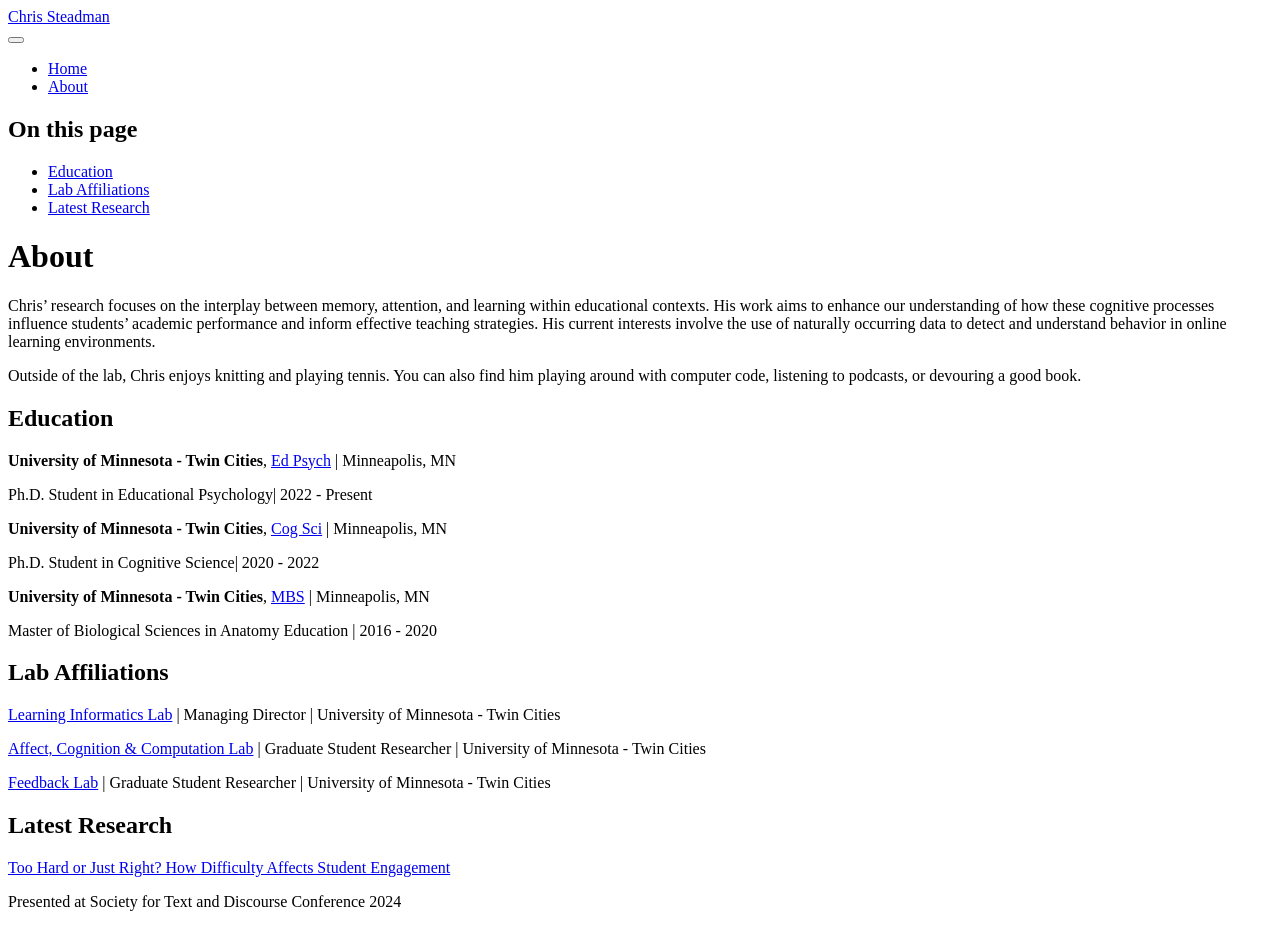
==== docs/about.html @ d7e53f7b "Update about.html" ====
<!DOCTYPE html>
<html xmlns="http://www.w3.org/1999/xhtml" lang="en" xml:lang="en"><head>

<meta charset="utf-8">
<meta name="generator" content="quarto-1.4.555">

<meta name="viewport" content="width=device-width, initial-scale=1.0, user-scalable=yes">


<title>Chris Steadman - About</title>
<style>
code{white-space: pre-wrap;}
span.smallcaps{font-variant: small-caps;}
div.columns{display: flex; gap: min(4vw, 1.5em);}
div.column{flex: auto; overflow-x: auto;}
div.hanging-indent{margin-left: 1.5em; text-indent: -1.5em;}
ul.task-list{list-style: none;}
ul.task-list li input[type="checkbox"] {
  width: 0.8em;
  margin: 0 0.8em 0.2em -1em; /* quarto-specific, see https://github.com/quarto-dev/quarto-cli/issues/4556 */ 
  vertical-align: middle;
}
</style>


<script src="site_libs/quarto-nav/quarto-nav.js"></script>
<script src="site_libs/quarto-nav/headroom.min.js"></script>
<script src="site_libs/clipboard/clipboard.min.js"></script>
<script src="site_libs/quarto-search/autocomplete.umd.js"></script>
<script src="site_libs/quarto-search/fuse.min.js"></script>
<script src="site_libs/quarto-search/quarto-search.js"></script>
<meta name="quarto:offset" content="./">
<script src="site_libs/quarto-html/quarto.js"></script>
<script src="site_libs/quarto-html/popper.min.js"></script>
<script src="site_libs/quarto-html/tippy.umd.min.js"></script>
<script src="site_libs/quarto-html/anchor.min.js"></script>
<link href="site_libs/quarto-html/tippy.css" rel="stylesheet">
<link href="site_libs/quarto-html/quarto-syntax-highlighting.css" rel="stylesheet" id="quarto-text-highlighting-styles">
<script src="site_libs/bootstrap/bootstrap.min.js"></script>
<link href="site_libs/bootstrap/bootstrap-icons.css" rel="stylesheet">
<link href="site_libs/bootstrap/bootstrap.min.css" rel="stylesheet" id="quarto-bootstrap" data-mode="light">
<script id="quarto-search-options" type="application/json">{
  "location": "navbar",
  "copy-button": false,
  "collapse-after": 3,
  "panel-placement": "end",
  "type": "overlay",
  "limit": 50,
  "keyboard-shortcut": [
    "f",
    "/",
    "s"
  ],
  "show-item-context": false,
  "language": {
    "search-no-results-text": "No results",
    "search-matching-documents-text": "matching documents",
    "search-copy-link-title": "Copy link to search",
    "search-hide-matches-text": "Hide additional matches",
    "search-more-match-text": "more match in this document",
    "search-more-matches-text": "more matches in this document",
    "search-clear-button-title": "Clear",
    "search-text-placeholder": "",
    "search-detached-cancel-button-title": "Cancel",
    "search-submit-button-title": "Submit",
    "search-label": "Search"
  }
}</script>
<link rel="preconnect" href="https://fonts.googleapis.com">
<link rel="preconnect" href="https://fonts.gstatic.com" crossorigin="">
<link href="https://fonts.googleapis.com/css2?family=Roboto:ital@0;1&amp;display=swap" rel="stylesheet"> 


</head>

<body class="nav-fixed">

<div id="quarto-search-results"></div>
  <header id="quarto-header" class="headroom fixed-top">
    <nav class="navbar navbar-expand-lg " data-bs-theme="dark">
      <div class="navbar-container container-fluid">
      <div class="navbar-brand-container mx-auto">
    <a class="navbar-brand" href="./index.html">
    <span class="navbar-title">Chris Steadman</span>
    </a>
  </div>
            <div id="quarto-search" class="" title="Search"></div>
          <button class="navbar-toggler" type="button" data-bs-toggle="collapse" data-bs-target="#navbarCollapse" aria-controls="navbarCollapse" aria-expanded="false" aria-label="Toggle navigation" onclick="if (window.quartoToggleHeadroom) { window.quartoToggleHeadroom(); }">
  <span class="navbar-toggler-icon"></span>
</button>
          <div class="collapse navbar-collapse" id="navbarCollapse">
            <ul class="navbar-nav navbar-nav-scroll me-auto">
  <li class="nav-item">
    <a class="nav-link" href="./index.html"> 
<span class="menu-text">Home</span></a>
  </li>  
  <li class="nav-item">
    <a class="nav-link active" href="./about.html" aria-current="page"> 
<span class="menu-text">About</span></a>
  </li>  
</ul>
          </div> <!-- /navcollapse -->
          <div class="quarto-navbar-tools">
</div>
      </div> <!-- /container-fluid -->
    </nav>
</header>
<!-- content -->
<div id="quarto-content" class="quarto-container page-columns page-rows-contents page-layout-article page-navbar">
<!-- sidebar -->
<!-- margin-sidebar -->
    <div id="quarto-margin-sidebar" class="sidebar margin-sidebar">
        <nav id="TOC" role="doc-toc" class="toc-active">
    <h2 id="toc-title">On this page</h2>
   
  <ul>
  <li><a href="#education" id="toc-education" class="nav-link active" data-scroll-target="#education">Education</a></li>
  <li><a href="#lab-affiliations" id="toc-lab-affiliations" class="nav-link" data-scroll-target="#lab-affiliations">Lab Affiliations</a></li>
  <li><a href="#latest-research" id="toc-latest-research" class="nav-link" data-scroll-target="#latest-research">Latest Research</a></li>
  </ul>
</nav>
    </div>
<!-- main -->
<main class="content" id="quarto-document-content">

<header id="title-block-header" class="quarto-title-block default">
<div class="quarto-title">
<h1 class="title">About</h1>
</div>



<div class="quarto-title-meta">

    
  
    
  </div>
  


</header>


<p>Chris’ research focuses on the interplay between memory, attention, and learning within educational contexts. His work aims to enhance our understanding of how these cognitive processes influence students’ academic performance and inform effective teaching strategies. His current interests involve the use of naturally occurring data to detect and understand behavior in online learning environments.</p>
<p>Outside of the lab, Chris enjoys knitting and playing tennis. You can also find him playing around with computer code, listening to podcasts, or devouring a good book.</p>
<section id="education" class="level2">
<h2 class="anchored" data-anchor-id="education">Education</h2>
<p><strong>University of Minnesota - Twin Cities</strong>, <a href="https://edpsych.umn.edu/">Ed Psych</a> | Minneapolis, MN</p>
<p>Ph.D.&nbsp;Student in Educational Psychology| 2022 - Present</p>
<p><strong>University of Minnesota - Twin Cities</strong>, <a href="http://www.cogsciphd.umn.edu/index.shtml">Cog Sci</a> | Minneapolis, MN</p>
<p>Ph.D.&nbsp;Student in Cognitive Science| 2020 - 2022</p>
<p><strong>University of Minnesota - Twin Cities</strong>, <a href="https://ccaps.umn.edu/biological-sciences-masters-degree">MBS</a> | Minneapolis, MN</p>
<p>Master of Biological Sciences in Anatomy Education | 2016 - 2020</p>
</section>
<section id="lab-affiliations" class="level2">
<h2 class="anchored" data-anchor-id="lab-affiliations">Lab Affiliations</h2>
<p><a href="https://innovation.umn.edu/informatics/">Learning Informatics Lab</a> | Managing Director | University of Minnesota - Twin Cities</p>
<p><a href="https://www.caitlinsmills.com/">Affect, Cognition & Computation Lab</a> | Graduate Student Researcher | University of Minnesota - Twin Cities</p>
<p><a href="https://edpsych.umn.edu/research/labs/martin-vanboekel">Feedback Lab</a> | Graduate Student Researcher | University of Minnesota - Twin Cities</p>
</section>
<section id="latest-research" class="level2">
<h2 class="anchored" data-anchor-id="latest-research">Latest Research</h2>
<p><a href="files/WTD2025.pdf">Too Hard or Just Right? How Difficulty Affects Student Engagement</a></p>
<p>Presented at Society for Text and Discourse Conference 2024</p>


</section>

</main> <!-- /main -->
<script id="quarto-html-after-body" type="application/javascript">
window.document.addEventListener("DOMContentLoaded", function (event) {
  const toggleBodyColorMode = (bsSheetEl) => {
    const mode = bsSheetEl.getAttribute("data-mode");
    const bodyEl = window.document.querySelector("body");
    if (mode === "dark") {
      bodyEl.classList.add("quarto-dark");
      bodyEl.classList.remove("quarto-light");
    } else {
      bodyEl.classList.add("quarto-light");
      bodyEl.classList.remove("quarto-dark");
    }
  }
  const toggleBodyColorPrimary = () => {
    const bsSheetEl = window.document.querySelector("link#quarto-bootstrap");
    if (bsSheetEl) {
      toggleBodyColorMode(bsSheetEl);
    }
  }
  toggleBodyColorPrimary();  
  const icon = "";
  const anchorJS = new window.AnchorJS();
  anchorJS.options = {
    placement: 'right',
    icon: icon
  };
  anchorJS.add('.anchored');
  const isCodeAnnotation = (el) => {
    for (const clz of el.classList) {
      if (clz.startsWith('code-annotation-')) {                     
        return true;
      }
    }
    return false;
  }
  const clipboard = new window.ClipboardJS('.code-copy-button', {
    text: function(trigger) {
      const codeEl = trigger.previousElementSibling.cloneNode(true);
      for (const childEl of codeEl.children) {
        if (isCodeAnnotation(childEl)) {
          childEl.remove();
        }
      }
      return codeEl.innerText;
    }
  });
  clipboard.on('success', function(e) {
    // button target
    const button = e.trigger;
    // don't keep focus
    button.blur();
    // flash "checked"
    button.classList.add('code-copy-button-checked');
    var currentTitle = button.getAttribute("title");
    button.setAttribute("title", "Copied!");
    let tooltip;
    if (window.bootstrap) {
      button.setAttribute("data-bs-toggle", "tooltip");
      button.setAttribute("data-bs-placement", "left");
      button.setAttribute("data-bs-title", "Copied!");
      tooltip = new bootstrap.Tooltip(button, 
        { trigger: "manual", 
          customClass: "code-copy-button-tooltip",
          offset: [0, -8]});
      tooltip.show();    
    }
    setTimeout(function() {
      if (tooltip) {
        tooltip.hide();
        button.removeAttribute("data-bs-title");
        button.removeAttribute("data-bs-toggle");
        button.removeAttribute("data-bs-placement");
      }
      button.setAttribute("title", currentTitle);
      button.classList.remove('code-copy-button-checked');
    }, 1000);
    // clear code selection
    e.clearSelection();
  });
    var localhostRegex = new RegExp(/^(?:http|https):\/\/localhost\:?[0-9]*\//);
    var mailtoRegex = new RegExp(/^mailto:/);
      var filterRegex = new RegExp('/' + window.location.host + '/');
    var isInternal = (href) => {
        return filterRegex.test(href) || localhostRegex.test(href) || mailtoRegex.test(href);
    }
    // Inspect non-navigation links and adorn them if external
 	var links = window.document.querySelectorAll('a[href]:not(.nav-link):not(.navbar-brand):not(.toc-action):not(.sidebar-link):not(.sidebar-item-toggle):not(.pagination-link):not(.no-external):not([aria-hidden]):not(.dropdown-item):not(.quarto-navigation-tool)');
    for (var i=0; i<links.length; i++) {
      const link = links[i];
      if (!isInternal(link.href)) {
        // undo the damage that might have been done by quarto-nav.js in the case of
        // links that we want to consider external
        if (link.dataset.originalHref !== undefined) {
          link.href = link.dataset.originalHref;
        }
      }
    }
  function tippyHover(el, contentFn, onTriggerFn, onUntriggerFn) {
    const config = {
      allowHTML: true,
      maxWidth: 500,
      delay: 100,
      arrow: false,
      appendTo: function(el) {
          return el.parentElement;
      },
      interactive: true,
      interactiveBorder: 10,
      theme: 'quarto',
      placement: 'bottom-start',
    };
    if (contentFn) {
      config.content = contentFn;
    }
    if (onTriggerFn) {
      config.onTrigger = onTriggerFn;
    }
    if (onUntriggerFn) {
      config.onUntrigger = onUntriggerFn;
    }
    window.tippy(el, config); 
  }
  const noterefs = window.document.querySelectorAll('a[role="doc-noteref"]');
  for (var i=0; i<noterefs.length; i++) {
    const ref = noterefs[i];
    tippyHover(ref, function() {
      // use id or data attribute instead here
      let href = ref.getAttribute('data-footnote-href') || ref.getAttribute('href');
      try { href = new URL(href).hash; } catch {}
      const id = href.replace(/^#\/?/, "");
      const note = window.document.getElementById(id);
      if (note) {
        return note.innerHTML;
      } else {
        return "";
      }
    });
  }
  const xrefs = window.document.querySelectorAll('a.quarto-xref');
  const processXRef = (id, note) => {
    // Strip column container classes
    const stripColumnClz = (el) => {
      el.classList.remove("page-full", "page-columns");
      if (el.children) {
        for (const child of el.children) {
          stripColumnClz(child);
        }
      }
    }
    stripColumnClz(note)
    if (id === null || id.startsWith('sec-')) {
      // Special case sections, only their first couple elements
      const container = document.createElement("div");
      if (note.children && note.children.length > 2) {
        container.appendChild(note.children[0].cloneNode(true));
        for (let i = 1; i < note.children.length; i++) {
          const child = note.children[i];
          if (child.tagName === "P" && child.innerText === "") {
            continue;
          } else {
            container.appendChild(child.cloneNode(true));
            break;
          }
        }
        if (window.Quarto?.typesetMath) {
          window.Quarto.typesetMath(container);
        }
        return container.innerHTML
      } else {
        if (window.Quarto?.typesetMath) {
          window.Quarto.typesetMath(note);
        }
        return note.innerHTML;
      }
    } else {
      // Remove any anchor links if they are present
      const anchorLink = note.querySelector('a.anchorjs-link');
      if (anchorLink) {
        anchorLink.remove();
      }
      if (window.Quarto?.typesetMath) {
        window.Quarto.typesetMath(note);
      }
      // TODO in 1.5, we should make sure this works without a callout special case
      if (note.classList.contains("callout")) {
        return note.outerHTML;
      } else {
        return note.innerHTML;
      }
    }
  }
  for (var i=0; i<xrefs.length; i++) {
    const xref = xrefs[i];
    tippyHover(xref, undefined, function(instance) {
      instance.disable();
      let url = xref.getAttribute('href');
      let hash = undefined; 
      if (url.startsWith('#')) {
        hash = url;
      } else {
        try { hash = new URL(url).hash; } catch {}
      }
      if (hash) {
        const id = hash.replace(/^#\/?/, "");
        const note = window.document.getElementById(id);
        if (note !== null) {
          try {
            const html = processXRef(id, note.cloneNode(true));
            instance.setContent(html);
          } finally {
            instance.enable();
            instance.show();
          }
        } else {
          // See if we can fetch this
          fetch(url.split('#')[0])
          .then(res => res.text())
          .then(html => {
            const parser = new DOMParser();
            const htmlDoc = parser.parseFromString(html, "text/html");
            const note = htmlDoc.getElementById(id);
            if (note !== null) {
              const html = processXRef(id, note);
              instance.setContent(html);
            } 
          }).finally(() => {
            instance.enable();
            instance.show();
          });
        }
      } else {
        // See if we can fetch a full url (with no hash to target)
        // This is a special case and we should probably do some content thinning / targeting
        fetch(url)
        .then(res => res.text())
        .then(html => {
          const parser = new DOMParser();
          const htmlDoc = parser.parseFromString(html, "text/html");
          const note = htmlDoc.querySelector('main.content');
          if (note !== null) {
            // This should only happen for chapter cross references
            // (since there is no id in the URL)
            // remove the first header
            if (note.children.length > 0 && note.children[0].tagName === "HEADER") {
              note.children[0].remove();
            }
            const html = processXRef(null, note);
            instance.setContent(html);
          } 
        }).finally(() => {
          instance.enable();
          instance.show();
        });
      }
    }, function(instance) {
    });
  }
      let selectedAnnoteEl;
      const selectorForAnnotation = ( cell, annotation) => {
        let cellAttr = 'data-code-cell="' + cell + '"';
        let lineAttr = 'data-code-annotation="' +  annotation + '"';
        const selector = 'span[' + cellAttr + '][' + lineAttr + ']';
        return selector;
      }
      const selectCodeLines = (annoteEl) => {
        const doc = window.document;
        const targetCell = annoteEl.getAttribute("data-target-cell");
        const targetAnnotation = annoteEl.getAttribute("data-target-annotation");
        const annoteSpan = window.document.querySelector(selectorForAnnotation(targetCell, targetAnnotation));
        const lines = annoteSpan.getAttribute("data-code-lines").split(",");
        const lineIds = lines.map((line) => {
          return targetCell + "-" + line;
        })
        let top = null;
        let height = null;
        let parent = null;
        if (lineIds.length > 0) {
            //compute the position of the single el (top and bottom and make a div)
            const el = window.document.getElementById(lineIds[0]);
            top = el.offsetTop;
            height = el.offsetHeight;
            parent = el.parentElement.parentElement;
          if (lineIds.length > 1) {
            const lastEl = window.document.getElementById(lineIds[lineIds.length - 1]);
            const bottom = lastEl.offsetTop + lastEl.offsetHeight;
            height = bottom - top;
          }
          if (top !== null && height !== null && parent !== null) {
            // cook up a div (if necessary) and position it 
            let div = window.document.getElementById("code-annotation-line-highlight");
            if (div === null) {
              div = window.document.createElement("div");
              div.setAttribute("id", "code-annotation-line-highlight");
              div.style.position = 'absolute';
              parent.appendChild(div);
            }
            div.style.top = top - 2 + "px";
            div.style.height = height + 4 + "px";
            div.style.left = 0;
            let gutterDiv = window.document.getElementById("code-annotation-line-highlight-gutter");
            if (gutterDiv === null) {
              gutterDiv = window.document.createElement("div");
              gutterDiv.setAttribute("id", "code-annotation-line-highlight-gutter");
              gutterDiv.style.position = 'absolute';
              const codeCell = window.document.getElementById(targetCell);
              const gutter = codeCell.querySelector('.code-annotation-gutter');
              gutter.appendChild(gutterDiv);
            }
            gutterDiv.style.top = top - 2 + "px";
            gutterDiv.style.height = height + 4 + "px";
          }
          selectedAnnoteEl = annoteEl;
        }
      };
      const unselectCodeLines = () => {
        const elementsIds = ["code-annotation-line-highlight", "code-annotation-line-highlight-gutter"];
        elementsIds.forEach((elId) => {
          const div = window.document.getElementById(elId);
          if (div) {
            div.remove();
          }
        });
        selectedAnnoteEl = undefined;
      };
        // Handle positioning of the toggle
    window.addEventListener(
      "resize",
      throttle(() => {
        elRect = undefined;
        if (selectedAnnoteEl) {
          selectCodeLines(selectedAnnoteEl);
        }
      }, 10)
    );
    function throttle(fn, ms) {
    let throttle = false;
    let timer;
      return (...args) => {
        if(!throttle) { // first call gets through
            fn.apply(this, args);
            throttle = true;
        } else { // all the others get throttled
            if(timer) clearTimeout(timer); // cancel #2
            timer = setTimeout(() => {
              fn.apply(this, args);
              timer = throttle = false;
            }, ms);
        }
      };
    }
      // Attach click handler to the DT
      const annoteDls = window.document.querySelectorAll('dt[data-target-cell]');
      for (const annoteDlNode of annoteDls) {
        annoteDlNode.addEventListener('click', (event) => {
          const clickedEl = event.target;
          if (clickedEl !== selectedAnnoteEl) {
            unselectCodeLines();
            const activeEl = window.document.querySelector('dt[data-target-cell].code-annotation-active');
            if (activeEl) {
              activeEl.classList.remove('code-annotation-active');
            }
            selectCodeLines(clickedEl);
            clickedEl.classList.add('code-annotation-active');
          } else {
            // Unselect the line
            unselectCodeLines();
            clickedEl.classList.remove('code-annotation-active');
          }
        });
      }
  const findCites = (el) => {
    const parentEl = el.parentElement;
    if (parentEl) {
      const cites = parentEl.dataset.cites;
      if (cites) {
        return {
          el,
          cites: cites.split(' ')
        };
      } else {
        return findCites(el.parentElement)
      }
    } else {
      return undefined;
    }
  };
  var bibliorefs = window.document.querySelectorAll('a[role="doc-biblioref"]');
  for (var i=0; i<bibliorefs.length; i++) {
    const ref = bibliorefs[i];
    const citeInfo = findCites(ref);
    if (citeInfo) {
      tippyHover(citeInfo.el, function() {
        var popup = window.document.createElement('div');
        citeInfo.cites.forEach(function(cite) {
          var citeDiv = window.document.createElement('div');
          citeDiv.classList.add('hanging-indent');
          citeDiv.classList.add('csl-entry');
          var biblioDiv = window.document.getElementById('ref-' + cite);
          if (biblioDiv) {
            citeDiv.innerHTML = biblioDiv.innerHTML;
          }
          popup.appendChild(citeDiv);
        });
        return popup.innerHTML;
      });
    }
  }
});
</script>
</div> <!-- /content -->




</body></html>
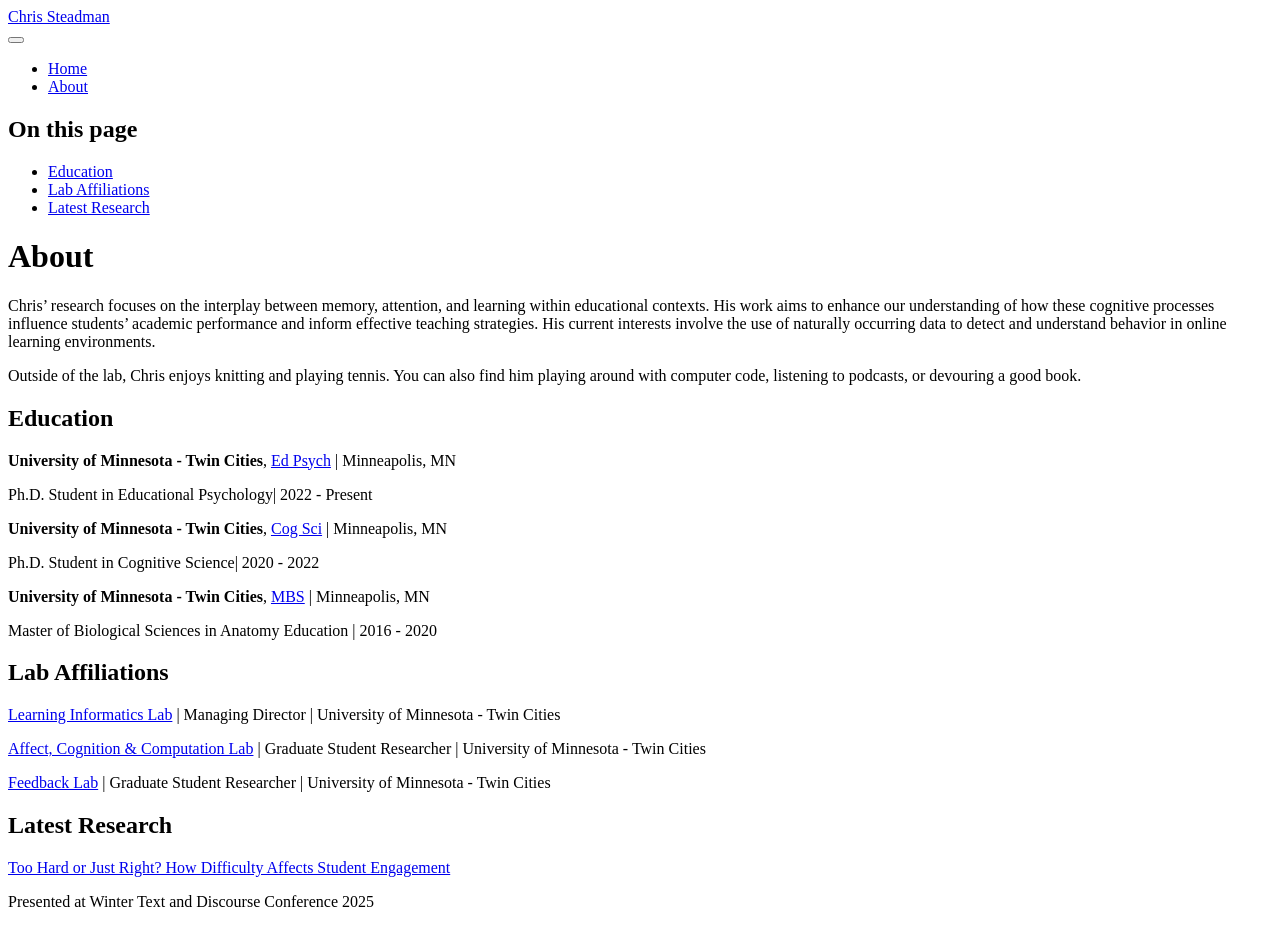
==== commit e7f950e3: "Update about.html" ====
--- a/docs/about.html
+++ b/docs/about.html
@@ -162,7 +162,7 @@
 <section id="latest-research" class="level2">
 <h2 class="anchored" data-anchor-id="latest-research">Latest Research</h2>
 <p><a href="files/WTD2025.pdf">Too Hard or Just Right? How Difficulty Affects Student Engagement</a></p>
-<p>Presented at Society for Text and Discourse Conference 2024</p>
+<p>Presented at Winter Text and Discourse Conference 2025</p>
 
 
 </section>
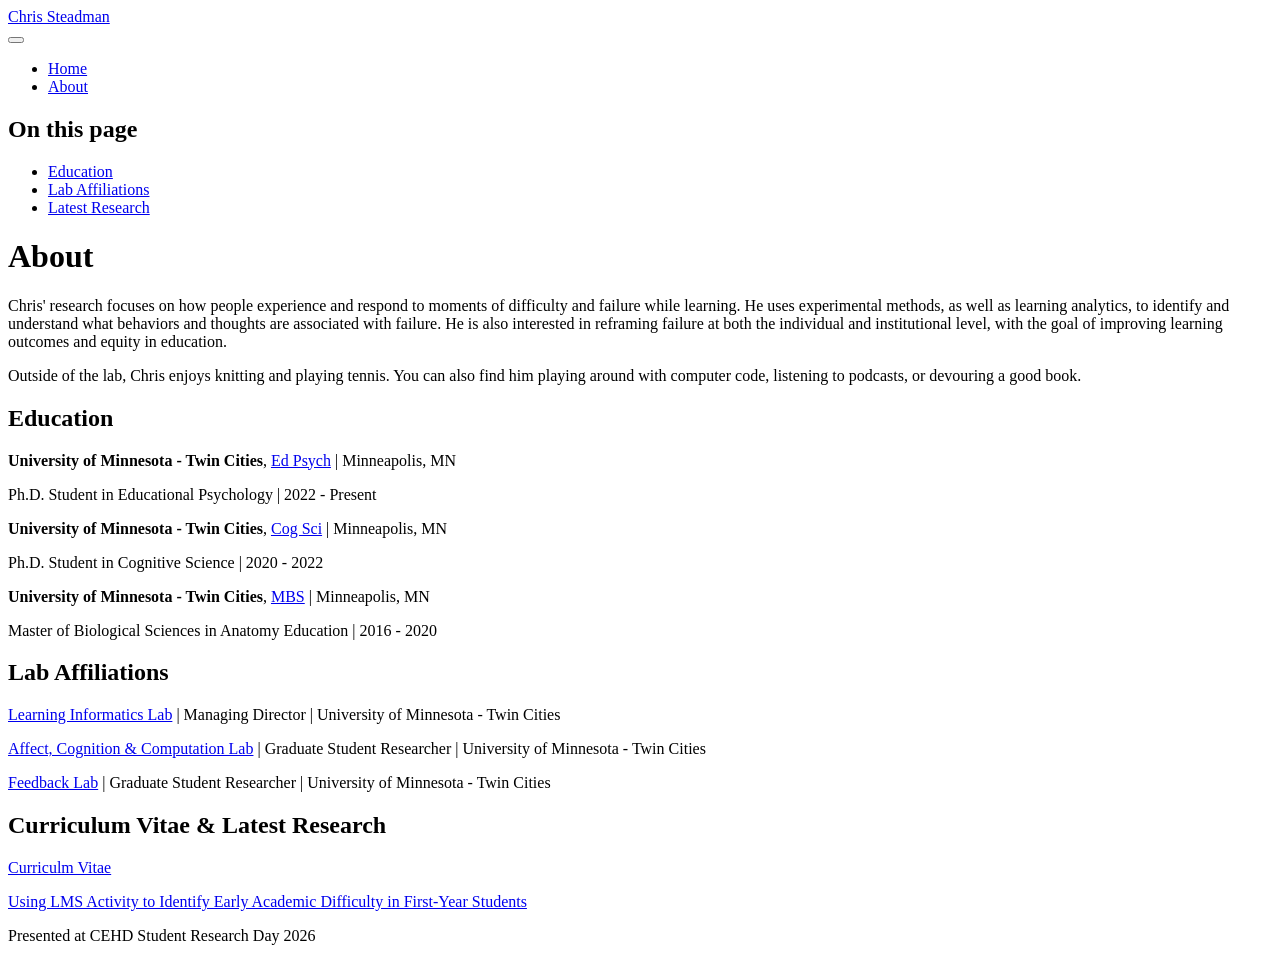
==== commit f0b9885d: "Updating with new CV and GSRD files, and modifying about.html to reflect current research focus." ====
--- a/docs/about.html
+++ b/docs/about.html
@@ -2,12 +2,12 @@
 <html xmlns="http://www.w3.org/1999/xhtml" lang="en" xml:lang="en"><head>
 
 <meta charset="utf-8">
-<meta name="generator" content="quarto-1.4.555">
+<meta name="generator" content="quarto-1.8.25">
 
 <meta name="viewport" content="width=device-width, initial-scale=1.0, user-scalable=yes">
 
 
-<title>Chris Steadman - About</title>
+<title>About – Chris Steadman</title>
 <style>
 code{white-space: pre-wrap;}
 span.smallcaps{font-variant: small-caps;}
@@ -30,15 +30,17 @@
 <script src="site_libs/quarto-search/fuse.min.js"></script>
 <script src="site_libs/quarto-search/quarto-search.js"></script>
 <meta name="quarto:offset" content="./">
-<script src="site_libs/quarto-html/quarto.js"></script>
+<script src="site_libs/quarto-html/quarto.js" type="module"></script>
+<script src="site_libs/quarto-html/tabsets/tabsets.js" type="module"></script>
+<script src="site_libs/quarto-html/axe/axe-check.js" type="module"></script>
 <script src="site_libs/quarto-html/popper.min.js"></script>
 <script src="site_libs/quarto-html/tippy.umd.min.js"></script>
 <script src="site_libs/quarto-html/anchor.min.js"></script>
 <link href="site_libs/quarto-html/tippy.css" rel="stylesheet">
-<link href="site_libs/quarto-html/quarto-syntax-highlighting.css" rel="stylesheet" id="quarto-text-highlighting-styles">
+<link href="site_libs/quarto-html/quarto-syntax-highlighting-7b89279ff1a6dce999919e0e67d4d9ec.css" rel="stylesheet" id="quarto-text-highlighting-styles">
 <script src="site_libs/bootstrap/bootstrap.min.js"></script>
 <link href="site_libs/bootstrap/bootstrap-icons.css" rel="stylesheet">
-<link href="site_libs/bootstrap/bootstrap.min.css" rel="stylesheet" id="quarto-bootstrap" data-mode="light">
+<link href="site_libs/bootstrap/bootstrap-d1dca757144e1980961ad1e68e1d4a68.min.css" rel="stylesheet" append-hash="true" id="quarto-bootstrap" data-mode="light">
 <script id="quarto-search-options" type="application/json">{
   "location": "navbar",
   "copy-button": false,
@@ -73,19 +75,21 @@
 
 </head>
 
-<body class="nav-fixed">
+<body class="nav-fixed quarto-light">
 
 <div id="quarto-search-results"></div>
   <header id="quarto-header" class="headroom fixed-top">
     <nav class="navbar navbar-expand-lg " data-bs-theme="dark">
       <div class="navbar-container container-fluid">
       <div class="navbar-brand-container mx-auto">
+    <a href="./index.html" class="navbar-brand navbar-brand-logo">
+    </a>
     <a class="navbar-brand" href="./index.html">
     <span class="navbar-title">Chris Steadman</span>
     </a>
   </div>
             <div id="quarto-search" class="" title="Search"></div>
-          <button class="navbar-toggler" type="button" data-bs-toggle="collapse" data-bs-target="#navbarCollapse" aria-controls="navbarCollapse" aria-expanded="false" aria-label="Toggle navigation" onclick="if (window.quartoToggleHeadroom) { window.quartoToggleHeadroom(); }">
+          <button class="navbar-toggler" type="button" data-bs-toggle="collapse" data-bs-target="#navbarCollapse" aria-controls="navbarCollapse" role="menu" aria-expanded="false" aria-label="Toggle navigation" onclick="if (window.quartoToggleHeadroom) { window.quartoToggleHeadroom(); }">
   <span class="navbar-toggler-icon"></span>
 </button>
           <div class="collapse navbar-collapse" id="navbarCollapse">
@@ -100,7 +104,7 @@
   </li>  
 </ul>
           </div> <!-- /navcollapse -->
-          <div class="quarto-navbar-tools">
+            <div class="quarto-navbar-tools">
 </div>
       </div> <!-- /container-fluid -->
     </nav>
@@ -142,70 +146,89 @@
 </header>
 
 
-<p>Chris’ research focuses on the interplay between memory, attention, and learning within educational contexts. His work aims to enhance our understanding of how these cognitive processes influence students’ academic performance and inform effective teaching strategies. His current interests involve the use of naturally occurring data to detect and understand behavior in online learning environments.</p>
+<p>Chris' research focuses on how people experience and respond to moments of difficulty and failure while learning. He uses experimental methods, as well as learning analytics, to identify and understand what behaviors and thoughts are associated with failure.
+  He is also interested in reframing failure at both the individual and institutional level, with the goal of improving learning outcomes and equity in education.
+</p>
 <p>Outside of the lab, Chris enjoys knitting and playing tennis. You can also find him playing around with computer code, listening to podcasts, or devouring a good book.</p>
 <section id="education" class="level2">
 <h2 class="anchored" data-anchor-id="education">Education</h2>
 <p><strong>University of Minnesota - Twin Cities</strong>, <a href="https://edpsych.umn.edu/">Ed Psych</a> | Minneapolis, MN</p>
-<p>Ph.D.&nbsp;Student in Educational Psychology| 2022 - Present</p>
+<p>Ph.D.&nbsp;Student in Educational Psychology | 2022 - Present</p>
 <p><strong>University of Minnesota - Twin Cities</strong>, <a href="http://www.cogsciphd.umn.edu/index.shtml">Cog Sci</a> | Minneapolis, MN</p>
-<p>Ph.D.&nbsp;Student in Cognitive Science| 2020 - 2022</p>
+<p>Ph.D.&nbsp;Student in Cognitive Science | 2020 - 2022</p>
 <p><strong>University of Minnesota - Twin Cities</strong>, <a href="https://ccaps.umn.edu/biological-sciences-masters-degree">MBS</a> | Minneapolis, MN</p>
 <p>Master of Biological Sciences in Anatomy Education | 2016 - 2020</p>
 </section>
 <section id="lab-affiliations" class="level2">
 <h2 class="anchored" data-anchor-id="lab-affiliations">Lab Affiliations</h2>
 <p><a href="https://innovation.umn.edu/informatics/">Learning Informatics Lab</a> | Managing Director | University of Minnesota - Twin Cities</p>
-<p><a href="https://www.caitlinsmills.com/">Affect, Cognition & Computation Lab</a> | Graduate Student Researcher | University of Minnesota - Twin Cities</p>
+<p><a href="https://www.caitlinsmills.com/">Affect, Cognition &amp; Computation Lab</a> | Graduate Student Researcher | University of Minnesota - Twin Cities</p>
 <p><a href="https://edpsych.umn.edu/research/labs/martin-vanboekel">Feedback Lab</a> | Graduate Student Researcher | University of Minnesota - Twin Cities</p>
 </section>
+
 <section id="latest-research" class="level2">
-<h2 class="anchored" data-anchor-id="latest-research">Latest Research</h2>
-<p><a href="files/WTD2025.pdf">Too Hard or Just Right? How Difficulty Affects Student Engagement</a></p>
-<p>Presented at Winter Text and Discourse Conference 2025</p>
+<h2 class="anchored" data-anchor-id="latest-research">Curriculum Vitae & Latest Research</h2>
+<p><a href="files/CV Steadman.pdf">Curriculm Vitae</a></p>
+<p><a href="files/GSRD_26.pdf">Using LMS Activity to Identify Early Academic Difficulty in First-Year Students</a></p>
+<p>Presented at CEHD Student Research Day 2026</p>
 
 
 </section>
 
 </main> <!-- /main -->
 <script id="quarto-html-after-body" type="application/javascript">
-window.document.addEventListener("DOMContentLoaded", function (event) {
-  const toggleBodyColorMode = (bsSheetEl) => {
-    const mode = bsSheetEl.getAttribute("data-mode");
-    const bodyEl = window.document.querySelector("body");
-    if (mode === "dark") {
-      bodyEl.classList.add("quarto-dark");
-      bodyEl.classList.remove("quarto-light");
-    } else {
-      bodyEl.classList.add("quarto-light");
-      bodyEl.classList.remove("quarto-dark");
-    }
-  }
-  const toggleBodyColorPrimary = () => {
-    const bsSheetEl = window.document.querySelector("link#quarto-bootstrap");
-    if (bsSheetEl) {
-      toggleBodyColorMode(bsSheetEl);
-    }
-  }
-  toggleBodyColorPrimary();  
-  const icon = "";
-  const anchorJS = new window.AnchorJS();
-  anchorJS.options = {
-    placement: 'right',
-    icon: icon
-  };
-  anchorJS.add('.anchored');
-  const isCodeAnnotation = (el) => {
-    for (const clz of el.classList) {
-      if (clz.startsWith('code-annotation-')) {                     
-        return true;
-      }
-    }
-    return false;
-  }
-  const clipboard = new window.ClipboardJS('.code-copy-button', {
-    text: function(trigger) {
-      const codeEl = trigger.previousElementSibling.cloneNode(true);
+  window.document.addEventListener("DOMContentLoaded", function (event) {
+    const icon = "";
+    const anchorJS = new window.AnchorJS();
+    anchorJS.options = {
+      placement: 'right',
+      icon: icon
+    };
+    anchorJS.add('.anchored');
+    const isCodeAnnotation = (el) => {
+      for (const clz of el.classList) {
+        if (clz.startsWith('code-annotation-')) {                     
+          return true;
+        }
+      }
+      return false;
+    }
+    const onCopySuccess = function(e) {
+      // button target
+      const button = e.trigger;
+      // don't keep focus
+      button.blur();
+      // flash "checked"
+      button.classList.add('code-copy-button-checked');
+      var currentTitle = button.getAttribute("title");
+      button.setAttribute("title", "Copied!");
+      let tooltip;
+      if (window.bootstrap) {
+        button.setAttribute("data-bs-toggle", "tooltip");
+        button.setAttribute("data-bs-placement", "left");
+        button.setAttribute("data-bs-title", "Copied!");
+        tooltip = new bootstrap.Tooltip(button, 
+          { trigger: "manual", 
+            customClass: "code-copy-button-tooltip",
+            offset: [0, -8]});
+        tooltip.show();    
+      }
+      setTimeout(function() {
+        if (tooltip) {
+          tooltip.hide();
+          button.removeAttribute("data-bs-title");
+          button.removeAttribute("data-bs-toggle");
+          button.removeAttribute("data-bs-placement");
+        }
+        button.setAttribute("title", currentTitle);
+        button.classList.remove('code-copy-button-checked');
+      }, 1000);
+      // clear code selection
+      e.clearSelection();
+    }
+    const getTextToCopy = function(trigger) {
+      const outerScaffold = trigger.parentElement.cloneNode(true);
+      const codeEl = outerScaffold.querySelector('code');
       for (const childEl of codeEl.children) {
         if (isCodeAnnotation(childEl)) {
           childEl.remove();
@@ -213,184 +236,184 @@
       }
       return codeEl.innerText;
     }
-  });
-  clipboard.on('success', function(e) {
-    // button target
-    const button = e.trigger;
-    // don't keep focus
-    button.blur();
-    // flash "checked"
-    button.classList.add('code-copy-button-checked');
-    var currentTitle = button.getAttribute("title");
-    button.setAttribute("title", "Copied!");
-    let tooltip;
-    if (window.bootstrap) {
-      button.setAttribute("data-bs-toggle", "tooltip");
-      button.setAttribute("data-bs-placement", "left");
-      button.setAttribute("data-bs-title", "Copied!");
-      tooltip = new bootstrap.Tooltip(button, 
-        { trigger: "manual", 
-          customClass: "code-copy-button-tooltip",
-          offset: [0, -8]});
-      tooltip.show();    
-    }
-    setTimeout(function() {
-      if (tooltip) {
-        tooltip.hide();
-        button.removeAttribute("data-bs-title");
-        button.removeAttribute("data-bs-toggle");
-        button.removeAttribute("data-bs-placement");
-      }
-      button.setAttribute("title", currentTitle);
-      button.classList.remove('code-copy-button-checked');
-    }, 1000);
-    // clear code selection
-    e.clearSelection();
-  });
-    var localhostRegex = new RegExp(/^(?:http|https):\/\/localhost\:?[0-9]*\//);
-    var mailtoRegex = new RegExp(/^mailto:/);
-      var filterRegex = new RegExp('/' + window.location.host + '/');
-    var isInternal = (href) => {
-        return filterRegex.test(href) || localhostRegex.test(href) || mailtoRegex.test(href);
-    }
-    // Inspect non-navigation links and adorn them if external
- 	var links = window.document.querySelectorAll('a[href]:not(.nav-link):not(.navbar-brand):not(.toc-action):not(.sidebar-link):not(.sidebar-item-toggle):not(.pagination-link):not(.no-external):not([aria-hidden]):not(.dropdown-item):not(.quarto-navigation-tool)');
-    for (var i=0; i<links.length; i++) {
-      const link = links[i];
-      if (!isInternal(link.href)) {
-        // undo the damage that might have been done by quarto-nav.js in the case of
-        // links that we want to consider external
-        if (link.dataset.originalHref !== undefined) {
-          link.href = link.dataset.originalHref;
-        }
-      }
-    }
-  function tippyHover(el, contentFn, onTriggerFn, onUntriggerFn) {
-    const config = {
-      allowHTML: true,
-      maxWidth: 500,
-      delay: 100,
-      arrow: false,
-      appendTo: function(el) {
-          return el.parentElement;
-      },
-      interactive: true,
-      interactiveBorder: 10,
-      theme: 'quarto',
-      placement: 'bottom-start',
-    };
-    if (contentFn) {
-      config.content = contentFn;
-    }
-    if (onTriggerFn) {
-      config.onTrigger = onTriggerFn;
-    }
-    if (onUntriggerFn) {
-      config.onUntrigger = onUntriggerFn;
-    }
-    window.tippy(el, config); 
-  }
-  const noterefs = window.document.querySelectorAll('a[role="doc-noteref"]');
-  for (var i=0; i<noterefs.length; i++) {
-    const ref = noterefs[i];
-    tippyHover(ref, function() {
-      // use id or data attribute instead here
-      let href = ref.getAttribute('data-footnote-href') || ref.getAttribute('href');
-      try { href = new URL(href).hash; } catch {}
-      const id = href.replace(/^#\/?/, "");
-      const note = window.document.getElementById(id);
-      if (note) {
-        return note.innerHTML;
+    const clipboard = new window.ClipboardJS('.code-copy-button:not([data-in-quarto-modal])', {
+      text: getTextToCopy
+    });
+    clipboard.on('success', onCopySuccess);
+    if (window.document.getElementById('quarto-embedded-source-code-modal')) {
+      const clipboardModal = new window.ClipboardJS('.code-copy-button[data-in-quarto-modal]', {
+        text: getTextToCopy,
+        container: window.document.getElementById('quarto-embedded-source-code-modal')
+      });
+      clipboardModal.on('success', onCopySuccess);
+    }
+      var localhostRegex = new RegExp(/^(?:http|https):\/\/localhost\:?[0-9]*\//);
+      var mailtoRegex = new RegExp(/^mailto:/);
+        var filterRegex = new RegExp('/' + window.location.host + '/');
+      var isInternal = (href) => {
+          return filterRegex.test(href) || localhostRegex.test(href) || mailtoRegex.test(href);
+      }
+      // Inspect non-navigation links and adorn them if external
+     var links = window.document.querySelectorAll('a[href]:not(.nav-link):not(.navbar-brand):not(.toc-action):not(.sidebar-link):not(.sidebar-item-toggle):not(.pagination-link):not(.no-external):not([aria-hidden]):not(.dropdown-item):not(.quarto-navigation-tool):not(.about-link)');
+      for (var i=0; i<links.length; i++) {
+        const link = links[i];
+        if (!isInternal(link.href)) {
+          // undo the damage that might have been done by quarto-nav.js in the case of
+          // links that we want to consider external
+          if (link.dataset.originalHref !== undefined) {
+            link.href = link.dataset.originalHref;
+          }
+        }
+      }
+    function tippyHover(el, contentFn, onTriggerFn, onUntriggerFn) {
+      const config = {
+        allowHTML: true,
+        maxWidth: 500,
+        delay: 100,
+        arrow: false,
+        appendTo: function(el) {
+            return el.parentElement;
+        },
+        interactive: true,
+        interactiveBorder: 10,
+        theme: 'quarto',
+        placement: 'bottom-start',
+      };
+      if (contentFn) {
+        config.content = contentFn;
+      }
+      if (onTriggerFn) {
+        config.onTrigger = onTriggerFn;
+      }
+      if (onUntriggerFn) {
+        config.onUntrigger = onUntriggerFn;
+      }
+      window.tippy(el, config); 
+    }
+    const noterefs = window.document.querySelectorAll('a[role="doc-noteref"]');
+    for (var i=0; i<noterefs.length; i++) {
+      const ref = noterefs[i];
+      tippyHover(ref, function() {
+        // use id or data attribute instead here
+        let href = ref.getAttribute('data-footnote-href') || ref.getAttribute('href');
+        try { href = new URL(href).hash; } catch {}
+        const id = href.replace(/^#\/?/, "");
+        const note = window.document.getElementById(id);
+        if (note) {
+          return note.innerHTML;
+        } else {
+          return "";
+        }
+      });
+    }
+    const xrefs = window.document.querySelectorAll('a.quarto-xref');
+    const processXRef = (id, note) => {
+      // Strip column container classes
+      const stripColumnClz = (el) => {
+        el.classList.remove("page-full", "page-columns");
+        if (el.children) {
+          for (const child of el.children) {
+            stripColumnClz(child);
+          }
+        }
+      }
+      stripColumnClz(note)
+      if (id === null || id.startsWith('sec-')) {
+        // Special case sections, only their first couple elements
+        const container = document.createElement("div");
+        if (note.children && note.children.length > 2) {
+          container.appendChild(note.children[0].cloneNode(true));
+          for (let i = 1; i < note.children.length; i++) {
+            const child = note.children[i];
+            if (child.tagName === "P" && child.innerText === "") {
+              continue;
+            } else {
+              container.appendChild(child.cloneNode(true));
+              break;
+            }
+          }
+          if (window.Quarto?.typesetMath) {
+            window.Quarto.typesetMath(container);
+          }
+          return container.innerHTML
+        } else {
+          if (window.Quarto?.typesetMath) {
+            window.Quarto.typesetMath(note);
+          }
+          return note.innerHTML;
+        }
       } else {
-        return "";
-      }
-    });
-  }
-  const xrefs = window.document.querySelectorAll('a.quarto-xref');
-  const processXRef = (id, note) => {
-    // Strip column container classes
-    const stripColumnClz = (el) => {
-      el.classList.remove("page-full", "page-columns");
-      if (el.children) {
-        for (const child of el.children) {
-          stripColumnClz(child);
-        }
-      }
-    }
-    stripColumnClz(note)
-    if (id === null || id.startsWith('sec-')) {
-      // Special case sections, only their first couple elements
-      const container = document.createElement("div");
-      if (note.children && note.children.length > 2) {
-        container.appendChild(note.children[0].cloneNode(true));
-        for (let i = 1; i < note.children.length; i++) {
-          const child = note.children[i];
-          if (child.tagName === "P" && child.innerText === "") {
-            continue;
-          } else {
-            container.appendChild(child.cloneNode(true));
-            break;
-          }
-        }
-        if (window.Quarto?.typesetMath) {
-          window.Quarto.typesetMath(container);
-        }
-        return container.innerHTML
-      } else {
+        // Remove any anchor links if they are present
+        const anchorLink = note.querySelector('a.anchorjs-link');
+        if (anchorLink) {
+          anchorLink.remove();
+        }
         if (window.Quarto?.typesetMath) {
           window.Quarto.typesetMath(note);
         }
-        return note.innerHTML;
-      }
-    } else {
-      // Remove any anchor links if they are present
-      const anchorLink = note.querySelector('a.anchorjs-link');
-      if (anchorLink) {
-        anchorLink.remove();
-      }
-      if (window.Quarto?.typesetMath) {
-        window.Quarto.typesetMath(note);
-      }
-      // TODO in 1.5, we should make sure this works without a callout special case
-      if (note.classList.contains("callout")) {
-        return note.outerHTML;
-      } else {
-        return note.innerHTML;
-      }
-    }
-  }
-  for (var i=0; i<xrefs.length; i++) {
-    const xref = xrefs[i];
-    tippyHover(xref, undefined, function(instance) {
-      instance.disable();
-      let url = xref.getAttribute('href');
-      let hash = undefined; 
-      if (url.startsWith('#')) {
-        hash = url;
-      } else {
-        try { hash = new URL(url).hash; } catch {}
-      }
-      if (hash) {
-        const id = hash.replace(/^#\/?/, "");
-        const note = window.document.getElementById(id);
-        if (note !== null) {
-          try {
-            const html = processXRef(id, note.cloneNode(true));
-            instance.setContent(html);
-          } finally {
-            instance.enable();
-            instance.show();
-          }
+        if (note.classList.contains("callout")) {
+          return note.outerHTML;
         } else {
-          // See if we can fetch this
-          fetch(url.split('#')[0])
+          return note.innerHTML;
+        }
+      }
+    }
+    for (var i=0; i<xrefs.length; i++) {
+      const xref = xrefs[i];
+      tippyHover(xref, undefined, function(instance) {
+        instance.disable();
+        let url = xref.getAttribute('href');
+        let hash = undefined; 
+        if (url.startsWith('#')) {
+          hash = url;
+        } else {
+          try { hash = new URL(url).hash; } catch {}
+        }
+        if (hash) {
+          const id = hash.replace(/^#\/?/, "");
+          const note = window.document.getElementById(id);
+          if (note !== null) {
+            try {
+              const html = processXRef(id, note.cloneNode(true));
+              instance.setContent(html);
+            } finally {
+              instance.enable();
+              instance.show();
+            }
+          } else {
+            // See if we can fetch this
+            fetch(url.split('#')[0])
+            .then(res => res.text())
+            .then(html => {
+              const parser = new DOMParser();
+              const htmlDoc = parser.parseFromString(html, "text/html");
+              const note = htmlDoc.getElementById(id);
+              if (note !== null) {
+                const html = processXRef(id, note);
+                instance.setContent(html);
+              } 
+            }).finally(() => {
+              instance.enable();
+              instance.show();
+            });
+          }
+        } else {
+          // See if we can fetch a full url (with no hash to target)
+          // This is a special case and we should probably do some content thinning / targeting
+          fetch(url)
           .then(res => res.text())
           .then(html => {
             const parser = new DOMParser();
             const htmlDoc = parser.parseFromString(html, "text/html");
-            const note = htmlDoc.getElementById(id);
+            const note = htmlDoc.querySelector('main.content');
             if (note !== null) {
-              const html = processXRef(id, note);
+              // This should only happen for chapter cross references
+              // (since there is no id in the URL)
+              // remove the first header
+              if (note.children.length > 0 && note.children[0].tagName === "HEADER") {
+                note.children[0].remove();
+              }
+              const html = processXRef(null, note);
               instance.setContent(html);
             } 
           }).finally(() => {
@@ -398,188 +421,164 @@
             instance.show();
           });
         }
+      }, function(instance) {
+      });
+    }
+        let selectedAnnoteEl;
+        const selectorForAnnotation = ( cell, annotation) => {
+          let cellAttr = 'data-code-cell="' + cell + '"';
+          let lineAttr = 'data-code-annotation="' +  annotation + '"';
+          const selector = 'span[' + cellAttr + '][' + lineAttr + ']';
+          return selector;
+        }
+        const selectCodeLines = (annoteEl) => {
+          const doc = window.document;
+          const targetCell = annoteEl.getAttribute("data-target-cell");
+          const targetAnnotation = annoteEl.getAttribute("data-target-annotation");
+          const annoteSpan = window.document.querySelector(selectorForAnnotation(targetCell, targetAnnotation));
+          const lines = annoteSpan.getAttribute("data-code-lines").split(",");
+          const lineIds = lines.map((line) => {
+            return targetCell + "-" + line;
+          })
+          let top = null;
+          let height = null;
+          let parent = null;
+          if (lineIds.length > 0) {
+              //compute the position of the single el (top and bottom and make a div)
+              const el = window.document.getElementById(lineIds[0]);
+              top = el.offsetTop;
+              height = el.offsetHeight;
+              parent = el.parentElement.parentElement;
+            if (lineIds.length > 1) {
+              const lastEl = window.document.getElementById(lineIds[lineIds.length - 1]);
+              const bottom = lastEl.offsetTop + lastEl.offsetHeight;
+              height = bottom - top;
+            }
+            if (top !== null && height !== null && parent !== null) {
+              // cook up a div (if necessary) and position it 
+              let div = window.document.getElementById("code-annotation-line-highlight");
+              if (div === null) {
+                div = window.document.createElement("div");
+                div.setAttribute("id", "code-annotation-line-highlight");
+                div.style.position = 'absolute';
+                parent.appendChild(div);
+              }
+              div.style.top = top - 2 + "px";
+              div.style.height = height + 4 + "px";
+              div.style.left = 0;
+              let gutterDiv = window.document.getElementById("code-annotation-line-highlight-gutter");
+              if (gutterDiv === null) {
+                gutterDiv = window.document.createElement("div");
+                gutterDiv.setAttribute("id", "code-annotation-line-highlight-gutter");
+                gutterDiv.style.position = 'absolute';
+                const codeCell = window.document.getElementById(targetCell);
+                const gutter = codeCell.querySelector('.code-annotation-gutter');
+                gutter.appendChild(gutterDiv);
+              }
+              gutterDiv.style.top = top - 2 + "px";
+              gutterDiv.style.height = height + 4 + "px";
+            }
+            selectedAnnoteEl = annoteEl;
+          }
+        };
+        const unselectCodeLines = () => {
+          const elementsIds = ["code-annotation-line-highlight", "code-annotation-line-highlight-gutter"];
+          elementsIds.forEach((elId) => {
+            const div = window.document.getElementById(elId);
+            if (div) {
+              div.remove();
+            }
+          });
+          selectedAnnoteEl = undefined;
+        };
+          // Handle positioning of the toggle
+      window.addEventListener(
+        "resize",
+        throttle(() => {
+          elRect = undefined;
+          if (selectedAnnoteEl) {
+            selectCodeLines(selectedAnnoteEl);
+          }
+        }, 10)
+      );
+      function throttle(fn, ms) {
+      let throttle = false;
+      let timer;
+        return (...args) => {
+          if(!throttle) { // first call gets through
+              fn.apply(this, args);
+              throttle = true;
+          } else { // all the others get throttled
+              if(timer) clearTimeout(timer); // cancel #2
+              timer = setTimeout(() => {
+                fn.apply(this, args);
+                timer = throttle = false;
+              }, ms);
+          }
+        };
+      }
+        // Attach click handler to the DT
+        const annoteDls = window.document.querySelectorAll('dt[data-target-cell]');
+        for (const annoteDlNode of annoteDls) {
+          annoteDlNode.addEventListener('click', (event) => {
+            const clickedEl = event.target;
+            if (clickedEl !== selectedAnnoteEl) {
+              unselectCodeLines();
+              const activeEl = window.document.querySelector('dt[data-target-cell].code-annotation-active');
+              if (activeEl) {
+                activeEl.classList.remove('code-annotation-active');
+              }
+              selectCodeLines(clickedEl);
+              clickedEl.classList.add('code-annotation-active');
+            } else {
+              // Unselect the line
+              unselectCodeLines();
+              clickedEl.classList.remove('code-annotation-active');
+            }
+          });
+        }
+    const findCites = (el) => {
+      const parentEl = el.parentElement;
+      if (parentEl) {
+        const cites = parentEl.dataset.cites;
+        if (cites) {
+          return {
+            el,
+            cites: cites.split(' ')
+          };
+        } else {
+          return findCites(el.parentElement)
+        }
       } else {
-        // See if we can fetch a full url (with no hash to target)
-        // This is a special case and we should probably do some content thinning / targeting
-        fetch(url)
-        .then(res => res.text())
-        .then(html => {
-          const parser = new DOMParser();
-          const htmlDoc = parser.parseFromString(html, "text/html");
-          const note = htmlDoc.querySelector('main.content');
-          if (note !== null) {
-            // This should only happen for chapter cross references
-            // (since there is no id in the URL)
-            // remove the first header
-            if (note.children.length > 0 && note.children[0].tagName === "HEADER") {
-              note.children[0].remove();
-            }
-            const html = processXRef(null, note);
-            instance.setContent(html);
-          } 
-        }).finally(() => {
-          instance.enable();
-          instance.show();
+        return undefined;
+      }
+    };
+    var bibliorefs = window.document.querySelectorAll('a[role="doc-biblioref"]');
+    for (var i=0; i<bibliorefs.length; i++) {
+      const ref = bibliorefs[i];
+      const citeInfo = findCites(ref);
+      if (citeInfo) {
+        tippyHover(citeInfo.el, function() {
+          var popup = window.document.createElement('div');
+          citeInfo.cites.forEach(function(cite) {
+            var citeDiv = window.document.createElement('div');
+            citeDiv.classList.add('hanging-indent');
+            citeDiv.classList.add('csl-entry');
+            var biblioDiv = window.document.getElementById('ref-' + cite);
+            if (biblioDiv) {
+              citeDiv.innerHTML = biblioDiv.innerHTML;
+            }
+            popup.appendChild(citeDiv);
+          });
+          return popup.innerHTML;
         });
       }
-    }, function(instance) {
-    });
-  }
-      let selectedAnnoteEl;
-      const selectorForAnnotation = ( cell, annotation) => {
-        let cellAttr = 'data-code-cell="' + cell + '"';
-        let lineAttr = 'data-code-annotation="' +  annotation + '"';
-        const selector = 'span[' + cellAttr + '][' + lineAttr + ']';
-        return selector;
-      }
-      const selectCodeLines = (annoteEl) => {
-        const doc = window.document;
-        const targetCell = annoteEl.getAttribute("data-target-cell");
-        const targetAnnotation = annoteEl.getAttribute("data-target-annotation");
-        const annoteSpan = window.document.querySelector(selectorForAnnotation(targetCell, targetAnnotation));
-        const lines = annoteSpan.getAttribute("data-code-lines").split(",");
-        const lineIds = lines.map((line) => {
-          return targetCell + "-" + line;
-        })
-        let top = null;
-        let height = null;
-        let parent = null;
-        if (lineIds.length > 0) {
-            //compute the position of the single el (top and bottom and make a div)
-            const el = window.document.getElementById(lineIds[0]);
-            top = el.offsetTop;
-            height = el.offsetHeight;
-            parent = el.parentElement.parentElement;
-          if (lineIds.length > 1) {
-            const lastEl = window.document.getElementById(lineIds[lineIds.length - 1]);
-            const bottom = lastEl.offsetTop + lastEl.offsetHeight;
-            height = bottom - top;
-          }
-          if (top !== null && height !== null && parent !== null) {
-            // cook up a div (if necessary) and position it 
-            let div = window.document.getElementById("code-annotation-line-highlight");
-            if (div === null) {
-              div = window.document.createElement("div");
-              div.setAttribute("id", "code-annotation-line-highlight");
-              div.style.position = 'absolute';
-              parent.appendChild(div);
-            }
-            div.style.top = top - 2 + "px";
-            div.style.height = height + 4 + "px";
-            div.style.left = 0;
-            let gutterDiv = window.document.getElementById("code-annotation-line-highlight-gutter");
-            if (gutterDiv === null) {
-              gutterDiv = window.document.createElement("div");
-              gutterDiv.setAttribute("id", "code-annotation-line-highlight-gutter");
-              gutterDiv.style.position = 'absolute';
-              const codeCell = window.document.getElementById(targetCell);
-              const gutter = codeCell.querySelector('.code-annotation-gutter');
-              gutter.appendChild(gutterDiv);
-            }
-            gutterDiv.style.top = top - 2 + "px";
-            gutterDiv.style.height = height + 4 + "px";
-          }
-          selectedAnnoteEl = annoteEl;
-        }
-      };
-      const unselectCodeLines = () => {
-        const elementsIds = ["code-annotation-line-highlight", "code-annotation-line-highlight-gutter"];
-        elementsIds.forEach((elId) => {
-          const div = window.document.getElementById(elId);
-          if (div) {
-            div.remove();
-          }
-        });
-        selectedAnnoteEl = undefined;
-      };
-        // Handle positioning of the toggle
-    window.addEventListener(
-      "resize",
-      throttle(() => {
-        elRect = undefined;
-        if (selectedAnnoteEl) {
-          selectCodeLines(selectedAnnoteEl);
-        }
-      }, 10)
-    );
-    function throttle(fn, ms) {
-    let throttle = false;
-    let timer;
-      return (...args) => {
-        if(!throttle) { // first call gets through
-            fn.apply(this, args);
-            throttle = true;
-        } else { // all the others get throttled
-            if(timer) clearTimeout(timer); // cancel #2
-            timer = setTimeout(() => {
-              fn.apply(this, args);
-              timer = throttle = false;
-            }, ms);
-        }
-      };
-    }
-      // Attach click handler to the DT
-      const annoteDls = window.document.querySelectorAll('dt[data-target-cell]');
-      for (const annoteDlNode of annoteDls) {
-        annoteDlNode.addEventListener('click', (event) => {
-          const clickedEl = event.target;
-          if (clickedEl !== selectedAnnoteEl) {
-            unselectCodeLines();
-            const activeEl = window.document.querySelector('dt[data-target-cell].code-annotation-active');
-            if (activeEl) {
-              activeEl.classList.remove('code-annotation-active');
-            }
-            selectCodeLines(clickedEl);
-            clickedEl.classList.add('code-annotation-active');
-          } else {
-            // Unselect the line
-            unselectCodeLines();
-            clickedEl.classList.remove('code-annotation-active');
-          }
-        });
-      }
-  const findCites = (el) => {
-    const parentEl = el.parentElement;
-    if (parentEl) {
-      const cites = parentEl.dataset.cites;
-      if (cites) {
-        return {
-          el,
-          cites: cites.split(' ')
-        };
-      } else {
-        return findCites(el.parentElement)
-      }
-    } else {
-      return undefined;
-    }
-  };
-  var bibliorefs = window.document.querySelectorAll('a[role="doc-biblioref"]');
-  for (var i=0; i<bibliorefs.length; i++) {
-    const ref = bibliorefs[i];
-    const citeInfo = findCites(ref);
-    if (citeInfo) {
-      tippyHover(citeInfo.el, function() {
-        var popup = window.document.createElement('div');
-        citeInfo.cites.forEach(function(cite) {
-          var citeDiv = window.document.createElement('div');
-          citeDiv.classList.add('hanging-indent');
-          citeDiv.classList.add('csl-entry');
-          var biblioDiv = window.document.getElementById('ref-' + cite);
-          if (biblioDiv) {
-            citeDiv.innerHTML = biblioDiv.innerHTML;
-          }
-          popup.appendChild(citeDiv);
-        });
-        return popup.innerHTML;
-      });
-    }
-  }
-});
-</script>
+    }
+  });
+  </script>
 </div> <!-- /content -->
 
 
 
 
-</body></html>
+</body></html>
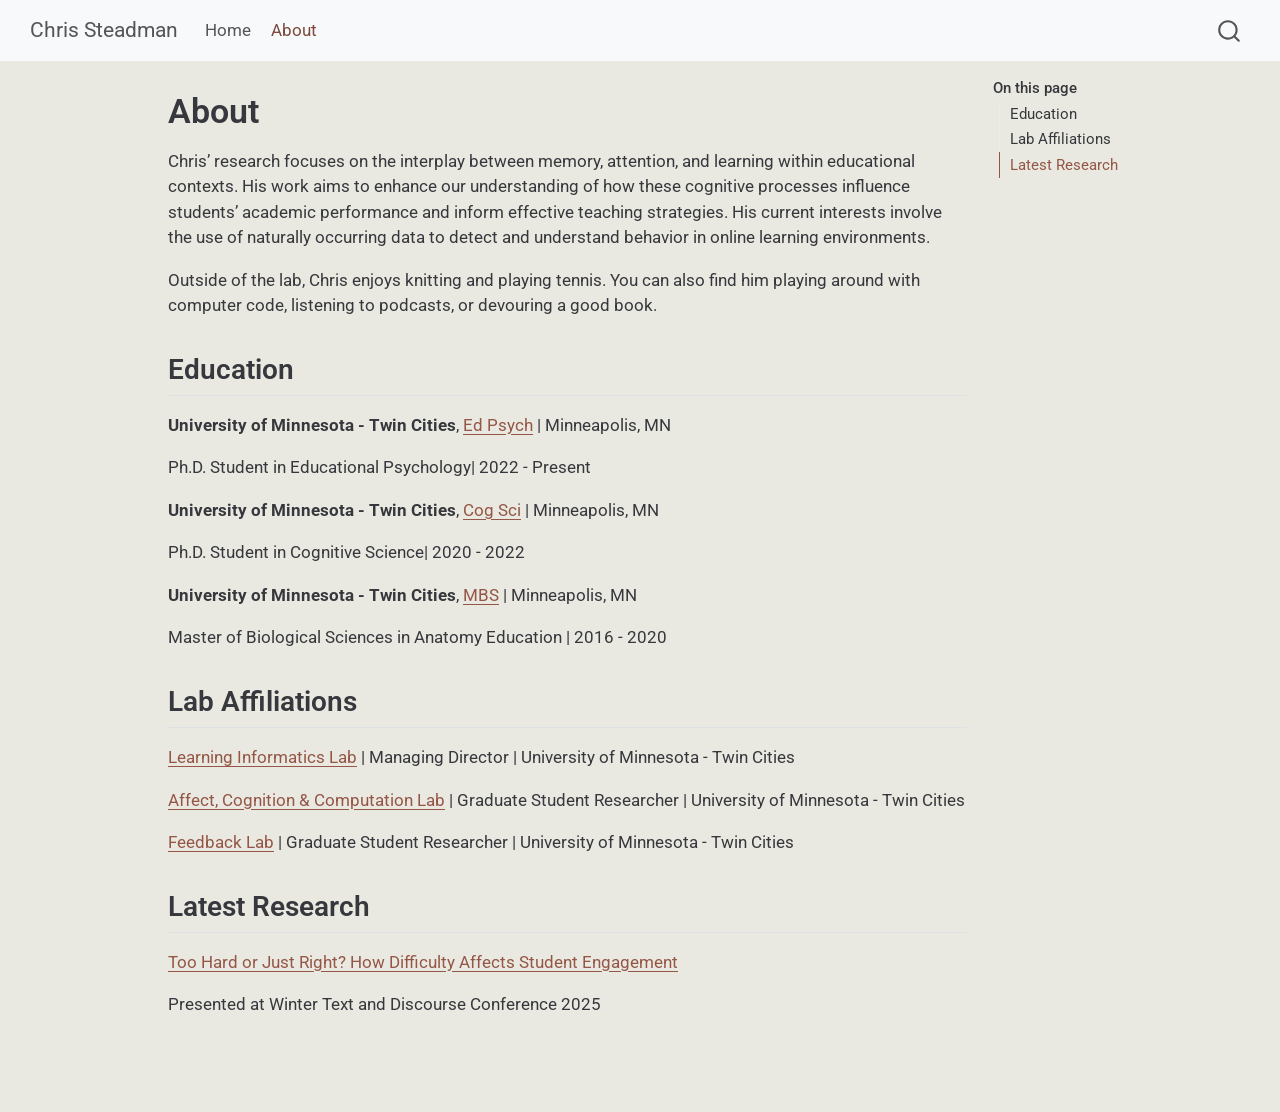
==== commit 2952ee63: "Updating with Quarto" ====
--- a/docs/about.html
+++ b/docs/about.html
@@ -2,13 +2,16 @@
 <html xmlns="http://www.w3.org/1999/xhtml" lang="en" xml:lang="en"><head>
 
 <meta charset="utf-8">
-<meta name="generator" content="quarto-1.8.25">
+<meta name="generator" content="quarto-1.9.36">
 
 <meta name="viewport" content="width=device-width, initial-scale=1.0, user-scalable=yes">
 
 
 <title>About – Chris Steadman</title>
 <style>
+/* Default styles provided by pandoc.
+** See https://pandoc.org/MANUAL.html#variables-for-html for config info.
+*/
 code{white-space: pre-wrap;}
 span.smallcaps{font-variant: small-caps;}
 div.columns{display: flex; gap: min(4vw, 1.5em);}
@@ -32,15 +35,14 @@
 <meta name="quarto:offset" content="./">
 <script src="site_libs/quarto-html/quarto.js" type="module"></script>
 <script src="site_libs/quarto-html/tabsets/tabsets.js" type="module"></script>
-<script src="site_libs/quarto-html/axe/axe-check.js" type="module"></script>
 <script src="site_libs/quarto-html/popper.min.js"></script>
 <script src="site_libs/quarto-html/tippy.umd.min.js"></script>
 <script src="site_libs/quarto-html/anchor.min.js"></script>
 <link href="site_libs/quarto-html/tippy.css" rel="stylesheet">
-<link href="site_libs/quarto-html/quarto-syntax-highlighting-7b89279ff1a6dce999919e0e67d4d9ec.css" rel="stylesheet" id="quarto-text-highlighting-styles">
+<link href="site_libs/quarto-html/quarto-syntax-highlighting-845c23b38eaddc0f92fda52bfe77a8c8.css" rel="stylesheet" id="quarto-text-highlighting-styles">
 <script src="site_libs/bootstrap/bootstrap.min.js"></script>
 <link href="site_libs/bootstrap/bootstrap-icons.css" rel="stylesheet">
-<link href="site_libs/bootstrap/bootstrap-d1dca757144e1980961ad1e68e1d4a68.min.css" rel="stylesheet" append-hash="true" id="quarto-bootstrap" data-mode="light">
+<link href="site_libs/bootstrap/bootstrap-f4984c702a18f3eaaddd09e3b30f71a7.min.css" rel="stylesheet" append-hash="true" id="quarto-bootstrap" data-mode="light">
 <script id="quarto-search-options" type="application/json">{
   "location": "navbar",
   "copy-button": false,
@@ -82,8 +84,6 @@
     <nav class="navbar navbar-expand-lg " data-bs-theme="dark">
       <div class="navbar-container container-fluid">
       <div class="navbar-brand-container mx-auto">
-    <a href="./index.html" class="navbar-brand navbar-brand-logo">
-    </a>
     <a class="navbar-brand" href="./index.html">
     <span class="navbar-title">Chris Steadman</span>
     </a>
@@ -146,16 +146,14 @@
 </header>
 
 
-<p>Chris' research focuses on how people experience and respond to moments of difficulty and failure while learning. He uses experimental methods, as well as learning analytics, to identify and understand what behaviors and thoughts are associated with failure.
-  He is also interested in reframing failure at both the individual and institutional level, with the goal of improving learning outcomes and equity in education.
-</p>
+<p>Chris’ research focuses on the interplay between memory, attention, and learning within educational contexts. His work aims to enhance our understanding of how these cognitive processes influence students’ academic performance and inform effective teaching strategies. His current interests involve the use of naturally occurring data to detect and understand behavior in online learning environments.</p>
 <p>Outside of the lab, Chris enjoys knitting and playing tennis. You can also find him playing around with computer code, listening to podcasts, or devouring a good book.</p>
 <section id="education" class="level2">
 <h2 class="anchored" data-anchor-id="education">Education</h2>
 <p><strong>University of Minnesota - Twin Cities</strong>, <a href="https://edpsych.umn.edu/">Ed Psych</a> | Minneapolis, MN</p>
-<p>Ph.D.&nbsp;Student in Educational Psychology | 2022 - Present</p>
+<p>Ph.D.&nbsp;Student in Educational Psychology| 2022 - Present</p>
 <p><strong>University of Minnesota - Twin Cities</strong>, <a href="http://www.cogsciphd.umn.edu/index.shtml">Cog Sci</a> | Minneapolis, MN</p>
-<p>Ph.D.&nbsp;Student in Cognitive Science | 2020 - 2022</p>
+<p>Ph.D.&nbsp;Student in Cognitive Science| 2020 - 2022</p>
 <p><strong>University of Minnesota - Twin Cities</strong>, <a href="https://ccaps.umn.edu/biological-sciences-masters-degree">MBS</a> | Minneapolis, MN</p>
 <p>Master of Biological Sciences in Anatomy Education | 2016 - 2020</p>
 </section>
@@ -165,12 +163,10 @@
 <p><a href="https://www.caitlinsmills.com/">Affect, Cognition &amp; Computation Lab</a> | Graduate Student Researcher | University of Minnesota - Twin Cities</p>
 <p><a href="https://edpsych.umn.edu/research/labs/martin-vanboekel">Feedback Lab</a> | Graduate Student Researcher | University of Minnesota - Twin Cities</p>
 </section>
-
 <section id="latest-research" class="level2">
-<h2 class="anchored" data-anchor-id="latest-research">Curriculum Vitae & Latest Research</h2>
-<p><a href="files/CV Steadman.pdf">Curriculm Vitae</a></p>
-<p><a href="files/GSRD_26.pdf">Using LMS Activity to Identify Early Academic Difficulty in First-Year Students</a></p>
-<p>Presented at CEHD Student Research Day 2026</p>
+<h2 class="anchored" data-anchor-id="latest-research">Latest Research</h2>
+<p><a href="files/WTD2025.pdf">Too Hard or Just Right? How Difficulty Affects Student Engagement</a></p>
+<p>Presented at Winter Text and Discourse Conference 2025</p>
 
 
 </section>
--- a/docs/site_libs/quarto-html/quarto-syntax-highlighting-845c23b38eaddc0f92fda52bfe77a8c8.css
+++ b/docs/site_libs/quarto-html/quarto-syntax-highlighting-845c23b38eaddc0f92fda52bfe77a8c8.css
@@ -0,0 +1,236 @@
+/* quarto syntax highlight colors */
+:root {
+  --quarto-hl-ot-color: #003B4F;
+  --quarto-hl-at-color: #657422;
+  --quarto-hl-ss-color: #20794D;
+  --quarto-hl-an-color: #5E5E5E;
+  --quarto-hl-fu-color: #4758AB;
+  --quarto-hl-st-color: #20794D;
+  --quarto-hl-cf-color: #003B4F;
+  --quarto-hl-op-color: #5E5E5E;
+  --quarto-hl-er-color: #AD0000;
+  --quarto-hl-bn-color: #AD0000;
+  --quarto-hl-al-color: #AD0000;
+  --quarto-hl-va-color: #111111;
+  --quarto-hl-bu-color: inherit;
+  --quarto-hl-ex-color: inherit;
+  --quarto-hl-pp-color: #AD0000;
+  --quarto-hl-in-color: #5E5E5E;
+  --quarto-hl-vs-color: #20794D;
+  --quarto-hl-wa-color: #5E5E5E;
+  --quarto-hl-do-color: #5E5E5E;
+  --quarto-hl-im-color: #00769E;
+  --quarto-hl-ch-color: #20794D;
+  --quarto-hl-dt-color: #AD0000;
+  --quarto-hl-fl-color: #AD0000;
+  --quarto-hl-co-color: #5E5E5E;
+  --quarto-hl-cv-color: #5E5E5E;
+  --quarto-hl-cn-color: #8f5902;
+  --quarto-hl-sc-color: #5E5E5E;
+  --quarto-hl-dv-color: #AD0000;
+  --quarto-hl-kw-color: #003B4F;
+}
+
+/* other quarto variables */
+:root {
+  --quarto-font-monospace: SFMono-Regular, Menlo, Monaco, Consolas, "Liberation Mono", "Courier New", monospace;
+}
+
+/* syntax highlight based on Pandoc's rules */
+pre > code.sourceCode > span {
+  color: #003B4F;
+}
+
+code.sourceCode > span {
+  color: #003B4F;
+}
+
+div.sourceCode,
+div.sourceCode pre.sourceCode {
+  color: #003B4F;
+}
+
+/* Normal */
+code span {
+  color: #003B4F;
+}
+
+/* Alert */
+code span.al {
+  color: #AD0000;
+  font-style: inherit;
+}
+
+/* Annotation */
+code span.an {
+  color: #5E5E5E;
+  font-style: inherit;
+}
+
+/* Attribute */
+code span.at {
+  color: #657422;
+  font-style: inherit;
+}
+
+/* BaseN */
+code span.bn {
+  color: #AD0000;
+  font-style: inherit;
+}
+
+/* BuiltIn */
+code span.bu {
+  font-style: inherit;
+}
+
+/* ControlFlow */
+code span.cf {
+  color: #003B4F;
+  font-weight: bold;
+  font-style: inherit;
+}
+
+/* Char */
+code span.ch {
+  color: #20794D;
+  font-style: inherit;
+}
+
+/* Constant */
+code span.cn {
+  color: #8f5902;
+  font-style: inherit;
+}
+
+/* Comment */
+code span.co {
+  color: #5E5E5E;
+  font-style: inherit;
+}
+
+/* CommentVar */
+code span.cv {
+  color: #5E5E5E;
+  font-style: italic;
+}
+
+/* Documentation */
+code span.do {
+  color: #5E5E5E;
+  font-style: italic;
+}
+
+/* DataType */
+code span.dt {
+  color: #AD0000;
+  font-style: inherit;
+}
+
+/* DecVal */
+code span.dv {
+  color: #AD0000;
+  font-style: inherit;
+}
+
+/* Error */
+code span.er {
+  color: #AD0000;
+  font-style: inherit;
+}
+
+/* Extension */
+code span.ex {
+  font-style: inherit;
+}
+
+/* Float */
+code span.fl {
+  color: #AD0000;
+  font-style: inherit;
+}
+
+/* Function */
+code span.fu {
+  color: #4758AB;
+  font-style: inherit;
+}
+
+/* Import */
+code span.im {
+  color: #00769E;
+  font-style: inherit;
+}
+
+/* Information */
+code span.in {
+  color: #5E5E5E;
+  font-style: inherit;
+}
+
+/* Keyword */
+code span.kw {
+  color: #003B4F;
+  font-weight: bold;
+  font-style: inherit;
+}
+
+/* Operator */
+code span.op {
+  color: #5E5E5E;
+  font-style: inherit;
+}
+
+/* Other */
+code span.ot {
+  color: #003B4F;
+  font-style: inherit;
+}
+
+/* Preprocessor */
+code span.pp {
+  color: #AD0000;
+  font-style: inherit;
+}
+
+/* SpecialChar */
+code span.sc {
+  color: #5E5E5E;
+  font-style: inherit;
+}
+
+/* SpecialString */
+code span.ss {
+  color: #20794D;
+  font-style: inherit;
+}
+
+/* String */
+code span.st {
+  color: #20794D;
+  font-style: inherit;
+}
+
+/* Variable */
+code span.va {
+  color: #111111;
+  font-style: inherit;
+}
+
+/* VerbatimString */
+code span.vs {
+  color: #20794D;
+  font-style: inherit;
+}
+
+/* Warning */
+code span.wa {
+  color: #5E5E5E;
+  font-style: italic;
+}
+
+.prevent-inlining {
+  content: "</";
+}
+
+/*# sourceMappingURL=ac89f0bb514bba72461919f78549e31c.css.map */
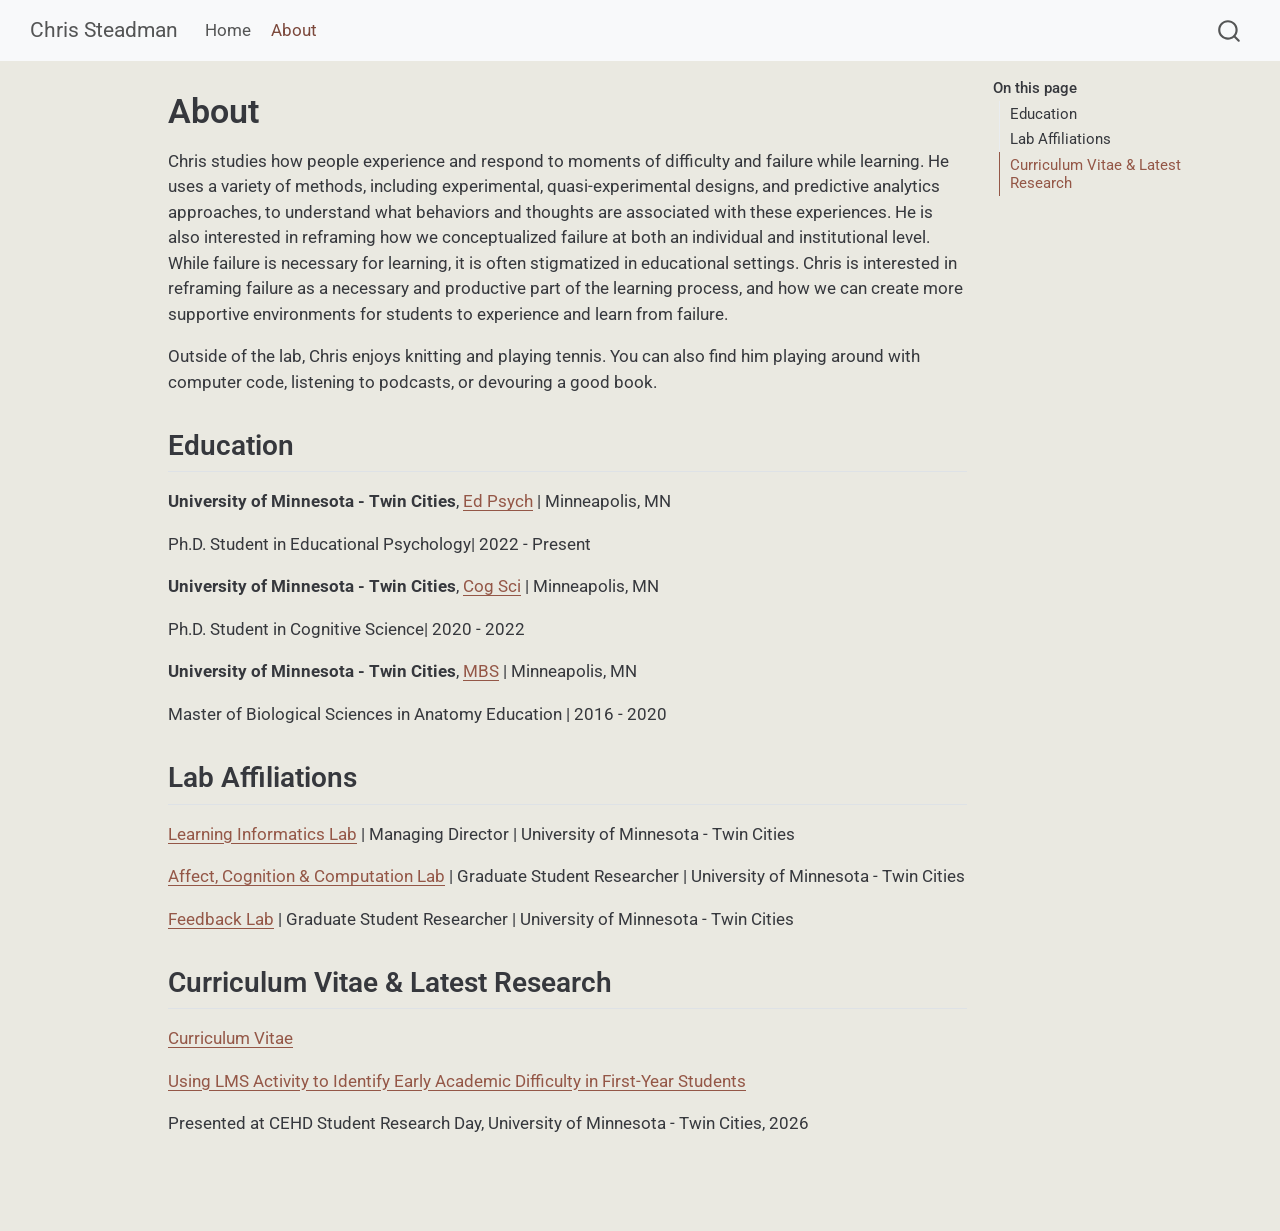
==== commit fbbe22f9: "Updated about me with new research focus language." ====
--- a/docs/about.html
+++ b/docs/about.html
@@ -120,7 +120,7 @@
   <ul>
   <li><a href="#education" id="toc-education" class="nav-link active" data-scroll-target="#education">Education</a></li>
   <li><a href="#lab-affiliations" id="toc-lab-affiliations" class="nav-link" data-scroll-target="#lab-affiliations">Lab Affiliations</a></li>
-  <li><a href="#latest-research" id="toc-latest-research" class="nav-link" data-scroll-target="#latest-research">Latest Research</a></li>
+  <li><a href="#curriculum-vitae-latest-research" id="toc-curriculum-vitae-latest-research" class="nav-link" data-scroll-target="#curriculum-vitae-latest-research">Curriculum Vitae &amp; Latest Research</a></li>
   </ul>
 </nav>
     </div>
@@ -146,7 +146,7 @@
 </header>
 
 
-<p>Chris’ research focuses on the interplay between memory, attention, and learning within educational contexts. His work aims to enhance our understanding of how these cognitive processes influence students’ academic performance and inform effective teaching strategies. His current interests involve the use of naturally occurring data to detect and understand behavior in online learning environments.</p>
+<p>Chris studies how people experience and respond to moments of difficulty and failure while learning. He uses a variety of methods, including experimental, quasi-experimental designs, and predictive analytics approaches, to understand what behaviors and thoughts are associated with these experiences. He is also interested in reframing how we conceptualized failure at both an individual and institutional level. While failure is necessary for learning, it is often stigmatized in educational settings. Chris is interested in reframing failure as a necessary and productive part of the learning process, and how we can create more supportive environments for students to experience and learn from failure.</p>
 <p>Outside of the lab, Chris enjoys knitting and playing tennis. You can also find him playing around with computer code, listening to podcasts, or devouring a good book.</p>
 <section id="education" class="level2">
 <h2 class="anchored" data-anchor-id="education">Education</h2>
@@ -163,10 +163,11 @@
 <p><a href="https://www.caitlinsmills.com/">Affect, Cognition &amp; Computation Lab</a> | Graduate Student Researcher | University of Minnesota - Twin Cities</p>
 <p><a href="https://edpsych.umn.edu/research/labs/martin-vanboekel">Feedback Lab</a> | Graduate Student Researcher | University of Minnesota - Twin Cities</p>
 </section>
-<section id="latest-research" class="level2">
-<h2 class="anchored" data-anchor-id="latest-research">Latest Research</h2>
-<p><a href="files/WTD2025.pdf">Too Hard or Just Right? How Difficulty Affects Student Engagement</a></p>
-<p>Presented at Winter Text and Discourse Conference 2025</p>
+<section id="curriculum-vitae-latest-research" class="level2">
+<h2 class="anchored" data-anchor-id="curriculum-vitae-latest-research">Curriculum Vitae &amp; Latest Research</h2>
+<p><a href="files/CV Steadman.pdf">Curriculum Vitae</a></p>
+<p><a href="files/GSRD_26.pdf">Using LMS Activity to Identify Early Academic Difficulty in First-Year Students</a></p>
+<p>Presented at CEHD Student Research Day, University of Minnesota - Twin Cities, 2026</p>
 
 
 </section>
